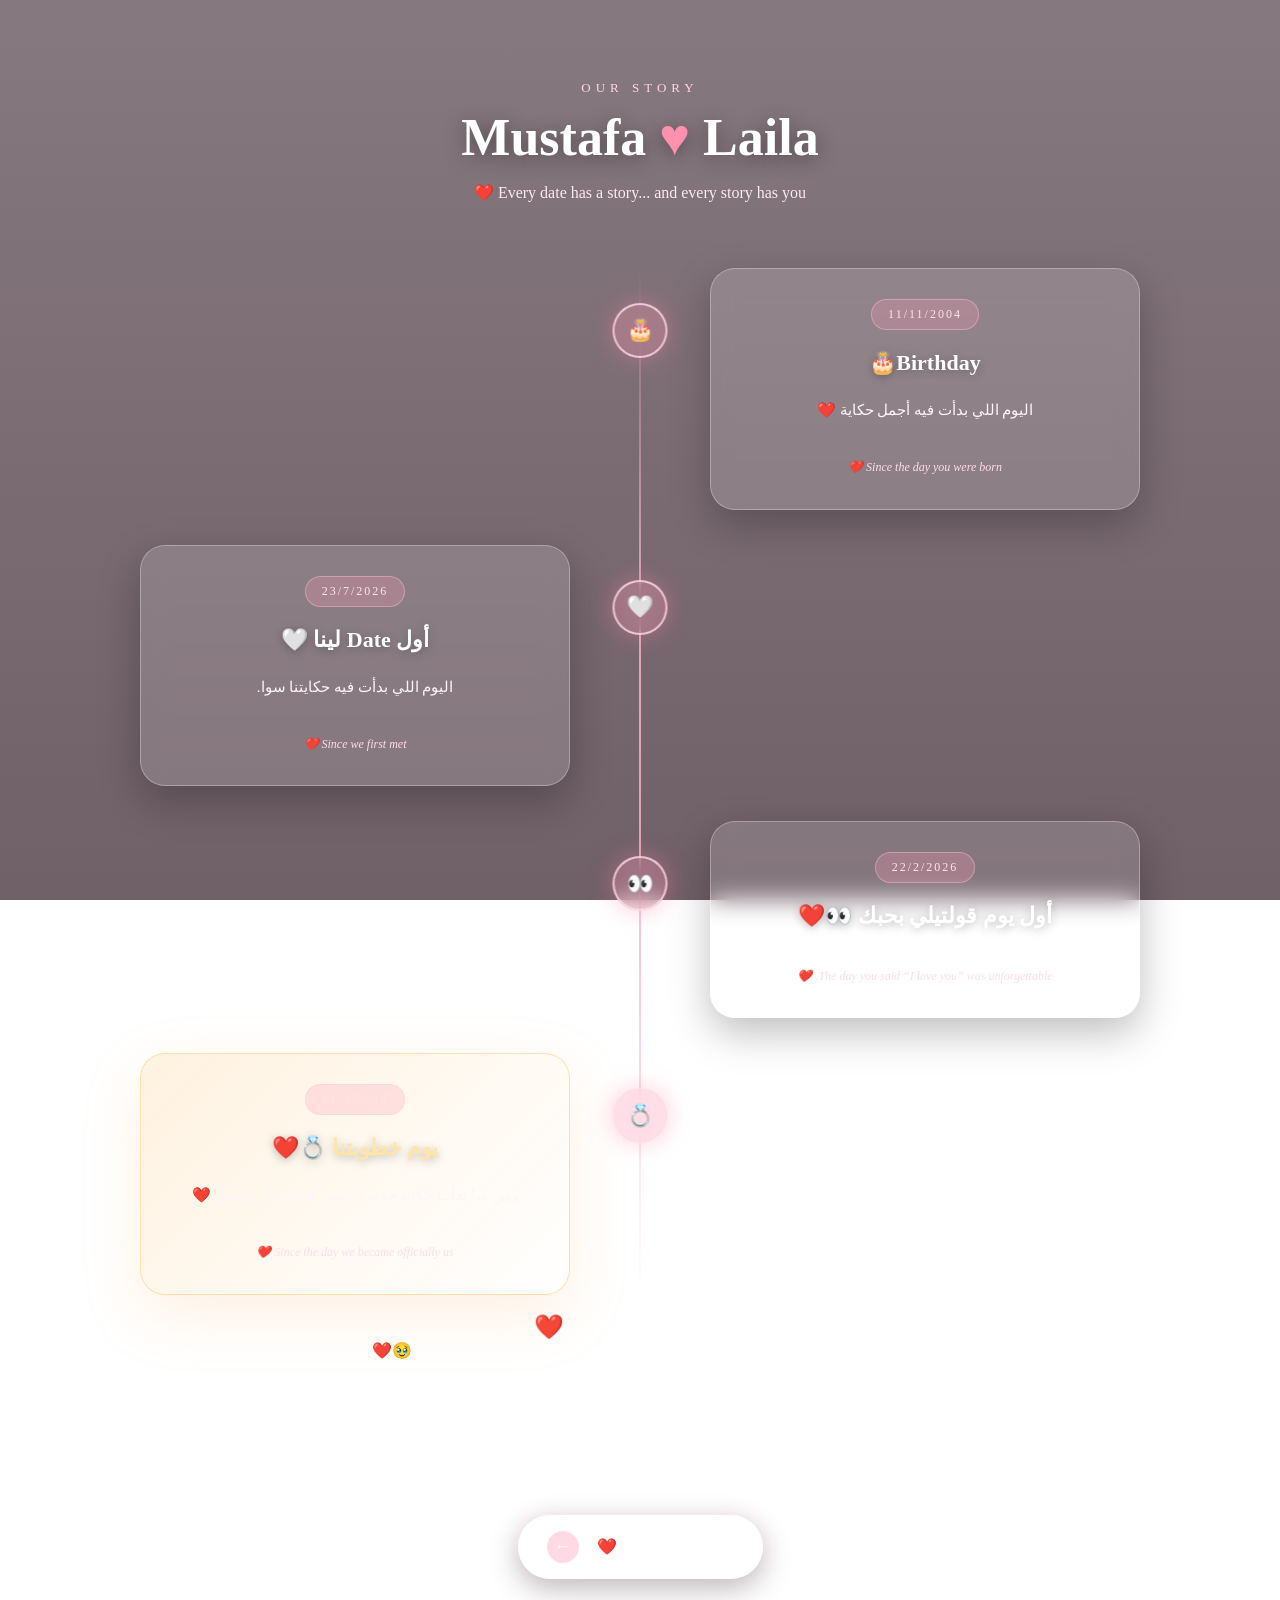
==== counter.html @ bff090cb "Add files via upload" ====
<!DOCTYPE html>
<html lang="ar" dir="rtl">

<head>

    <meta charset="UTF-8">

    <meta name="viewport" content="width=device-width, initial-scale=1.0">

    <title>
        Our Story ❤️
    </title>

    <link rel="stylesheet" href="./Styles/counter.css">

</head>


<body>


    <section class="our-story">


        <!-- =========================
         HEADER
    ========================== -->

        <p class="story-small-title">
            OUR STORY
        </p>


        <h1 class="story-title">
            Mustafa
            <span>♥</span>
            Laila
        </h1>


        <p class="story-subtitle">
            Every date has a story...
            and every story has you ❤️
        </p>



        <!-- =========================
         TIMELINE
    ========================== -->

        <div class="timeline">


            <!-- =========================
             BIRTHDAY
        ========================== -->

            <div class="story-item">

                <div class="story-dot">
                    🎂
                </div>


                <div class="story-card">

                    <span class="story-date">
                        11/11/2004
                    </span>


                    <h2>
                        Birthday🎂
                    </h2>


                    <p>
                        اليوم اللي بدأت فيه
                        أجمل حكاية ❤️
                    </p>


                    <div class="counter" data-date="2006-08-21">
                    </div>


                    <small>
                        Since the day you were born ❤️
                    </small>

                </div>

            </div>



            <!-- =========================
             FIRST MEETING
        ========================== -->

            <div class="story-item">

                <div class="story-dot">
                    🤍
                </div>


                <div class="story-card">

                    <span class="story-date">
                        23/7/2026
                    </span>


                    <h2>
                        أول Date لينا 🤍
                    </h2>


                    <p>
                        اليوم اللي بدأت فيه
                        حكايتنا سوا.
                    </p>


                    <div class="counter" data-date="2025-09-17">
                    </div>


                    <small>
                        Since we first met ❤️
                    </small>

                </div>

            </div>



            <!-- =========================
             FIRST LOOK
        ========================== -->

            <div class="story-item">

                <div class="story-dot">
                    👀
                </div>


                <div class="story-card">

                    <span class="story-date">
                        22/2/2026
                    </span>


                    <h2>
                        أول يوم قولتيلي بحبك 👀❤️
                    </h2>




                    <div class="counter" data-date="2025-10-18">
                    </div>


                    <small>
                        The day you said “I love you” was unforgettable. ❤️
                    </small>

                </div>

            </div>



            <!-- =========================
             I LOVE YOU
        ========================== -->
<!-- 
            <div class="story-item">

                <div class="story-dot">
                    ❤️
                </div> -->


                <!-- <div class="story-card">

                    <span class="story-date">
                        10 NOV 2025
                    </span>


                    <h2>
                        أول مرة قولتلها بحبك ❤️
                    </h2>


                    <p>
                        أول مرة القلب اتكلم
                        بصراحة.
                    </p>


                    <div class="counter" data-date="2025-11-10">
                    </div>


                    <small>
                        Since my first "I love you" ❤️
                    </small>

                </div> -->
<!-- 
            </div> -->



            <!-- =========================
             ALEXANDRIA
        ========================== -->

            <!-- <div class="story-item">

                <div class="story-dot">
                    🌊
                </div>


                <div class="story-card">

                    <span class="story-date">
                        28 NOV 2025
                    </span>


                    <h2>
                        أول خروجة إسكندرية 🌊❤️
                    </h2>


                    <p>
                        أول يوم نخرج فيه
                        إسكندرية سوا.
                    </p>


                    <div class="counter" data-date="2025-11-28">
                    </div>


                    <small>
                        Since our Alexandria day 🌊
                    </small>

                </div>

            </div> -->



            <!-- =========================
             PROMISE
        ========================== -->

            <!-- <div class="story-item">

                <div class="story-dot">
                    💍
                </div>


                <div class="story-card special-card">

                    <span class="story-date">
                        28 NOV 2025
                    </span>


                    <h2>
                        اليوم اللي وعدتها فيه ❤️
                    </h2>


                    <p>
                        اليوم اللي قولتلها إني
                        هكلم أبوها وآخد منه
                        ميعاد وأجي أتقدم.
                    </p>


                    <div class="counter" data-date="2025-11-28">
                    </div>


                    <small>
                        The day I knew I wanted
                        forever with you 💍
                    </small>

                </div>

            </div> -->



            <!-- =========================
             ENGAGEMENT
        ========================== -->

            <div class="story-item">

                <div class="story-dot">
                    💍
                </div>


                <div class="story-card engagement-card">

                    <span class="story-date">
                        21/3/2026
                    </span>


                    <h2>
                        يوم خطوبتنا 💍❤️
                    </h2>


                    <p>
                        ومن هنا بدأت حكاية جديدة...
                        بس المرة دي رسمي ❤️
                    </p>


                    <div class="counter" data-date="2026-01-01">
                    </div>


                    <small>
                        Since the day we became
                        officially us ❤️
                    </small>

                </div>

            </div>



        </div>



        <!-- =========================
         END MESSAGE
    ========================== -->

        <div class="story-end">

            <div class="end-heart">
                ♥
            </div>

            <h2>
                ولسه الحكاية بتبدأ ❤️
            </h2>

            <p>
                كل تاريخ من دول كان بداية لحاجة أجمل...
                ولسه عندنا تواريخ كتير نضيفها سوا 🥹❤️
            </p>

        </div>


    </section>

    <div class="next-page-container">
        <button class="next-page-btn" onclick="goToNextPage()">
            <span>والأحلى لسه جاي ❤️</span>
            <span class="arrow">←</span>
        </button>
    </div>


    <script src="./Scripts/main.js"></script>


</body>

</html>
---- Styles/counter.css ----
/* =========================
   STORY PAGE
========================= */

 * {
     margin: 0;
     padding: 0;
     box-sizing: border-box;
 }

 body {
     font-family: Georgia, "Times New Roman", serif;

     min-height: 100vh;

     background-image:
         linear-gradient(rgba(35, 10, 22, 0.55),
             rgba(35, 10, 22, 0.65)),
         url("../Images/background.jpeg");

     background-size: cover;
     background-position: center;
     background-attachment: fixed;

     color: #fff;
 }


 /* =========================
   STORY SECTION
========================= */

 .our-story {
     width: min(1000px, 92%);
     margin: auto;

     padding: 80px 0 100px;

     text-align: center;
 }


 /* =========================
   TITLES
========================= */

 .story-small-title {
     font-size: 13px;
     letter-spacing: 5px;

     color: #ffd6e2;

     margin-bottom: 12px;

     text-transform: uppercase;
 }


 .story-title {
     font-size: clamp(32px, 5vw, 52px);

     color: #fff;

     margin-bottom: 12px;

     text-shadow:
         0 4px 20px rgba(0, 0, 0, 0.4);
 }


 .story-title span {
     color: #ff91ae;

     display: inline-block;

     animation: heartbeat 1.7s infinite;
 }


 .story-subtitle {
     font-size: 16px;

     color: #ffe9ef;

     margin-bottom: 60px;

     line-height: 1.8;
 }


 /* =========================
   HEART ANIMATION
========================= */

 @keyframes heartbeat {

     0%,
     100% {
         transform: scale(1);
     }

     50% {
         transform: scale(1.25);
     }
 }


 /* =========================
   TIMELINE
========================= */

 .timeline {
     position: relative;

     display: flex;

     flex-direction: column;

     gap: 35px;
 }


 /* الخط اللي في النص */

 .timeline::before {

     content: "";

     position: absolute;

     top: 0;
     bottom: 0;

     left: 50%;

     width: 2px;

     background:
         linear-gradient(to bottom,
             transparent,
             rgba(255, 180, 200, 0.8),
             rgba(255, 180, 200, 0.8),
             transparent);

     transform: translateX(-50%);
 }


 /* =========================
   STORY ITEM
========================= */

 .story-item {

     position: relative;

     width: 100%;

     display: flex;

     justify-content: flex-start;
 }


 /* الكروت يمين وشمال */

 .story-item:nth-child(even) {

     justify-content: flex-end;
 }


 /* =========================
   STORY CARD
========================= */

 .story-card {

     position: relative;

     width: 43%;

     padding: 30px 28px;

     border-radius: 25px;

     background:
         rgba(255, 255, 255, 0.14);

     border:
         1px solid rgba(255, 255, 255, 0.3);

     backdrop-filter: blur(12px);

     -webkit-backdrop-filter: blur(12px);

     box-shadow:
         0 15px 40px rgba(0, 0, 0, 0.25);

     transition:
         transform 0.4s ease,
         box-shadow 0.4s ease,
         background 0.4s ease;

     text-align: center;
 }


 /* Hover */

 .story-card:hover {

     transform:
         translateY(-8px) scale(1.02);

     background:
         rgba(255, 255, 255, 0.2);

     box-shadow:
         0 25px 55px rgba(0, 0, 0, 0.35);
 }


 /* =========================
   DATE
========================= */

 .story-date {

     display: inline-block;

     padding: 7px 16px;

     margin-bottom: 15px;

     border-radius: 30px;

     background:
         rgba(255, 150, 180, 0.25);

     border:
         1px solid rgba(255, 200, 215, 0.4);

     color: #ffe4ec;

     font-size: 12px;

     letter-spacing: 2px;
 }


 /* =========================
   CARD TITLE
========================= */

 .story-card h2 {

     font-size: 22px;

     color: #fff;

     margin-bottom: 15px;

     line-height: 1.6;

     text-shadow:
         0 2px 10px rgba(0, 0, 0, 0.25);
 }


 /* =========================
   CARD CONTENT
========================= */

 .story-card p {

     font-size: 15px;

     line-height: 2;

     color: #fff5f8;

     margin: 0 auto 20px;

     max-width: 500px;
 }


 /* =========================
   COUNTER
========================= */

 .counter {

     display: flex;

     justify-content: center;

     align-items: center;

     flex-wrap: wrap;

     gap: 8px;

     margin: 20px auto 12px;

     color: #fff;
 }


 /* لو الجافاسكريبت بيعمل أرقام */

 .counter span {

     min-width: 65px;

     padding: 10px 8px;

     border-radius: 15px;

     background:
         rgba(255, 255, 255, 0.15);

     border:
         1px solid rgba(255, 255, 255, 0.25);

     display: flex;

     flex-direction: column;

     gap: 4px;
 }


 /* =========================
   SMALL TEXT
========================= */

 .story-card small {

     display: block;

     color: #ffdce7;

     font-size: 12px;

     line-height: 1.8;

     font-style: italic;

     margin-top: 10px;
 }


 /* =========================
   TIMELINE DOT
========================= */

 .story-dot {

     position: absolute;

     left: 50%;

     top: 35px;

     transform: translateX(-50%);

     width: 55px;

     height: 55px;

     display: flex;

     justify-content: center;

     align-items: center;

     border-radius: 50%;

     background:
         rgba(255, 150, 180, 0.3);

     border:
         2px solid rgba(255, 220, 230, 0.8);

     backdrop-filter: blur(10px);

     font-size: 22px;

     z-index: 5;

     box-shadow:
         0 0 25px rgba(255, 130, 165, 0.4);

     transition:
         transform 0.4s ease,
         box-shadow 0.4s ease;
 }


 .story-item:hover .story-dot {

     transform:
         translateX(-50%) scale(1.15);

     box-shadow:
         0 0 35px rgba(255, 140, 175, 0.7);
 }


 /* =========================
   SPECIAL CARDS
========================= */

 .special-card {

     border:
         1px solid rgba(255, 180, 200, 0.55);

     background:
         linear-gradient(135deg,
             rgba(255, 120, 155, 0.2),
             rgba(255, 255, 255, 0.12));
 }


 .engagement-card {

     border:
         1px solid rgba(255, 210, 130, 0.65);

     background:
         linear-gradient(135deg,
             rgba(255, 190, 100, 0.2),
             rgba(255, 255, 255, 0.12));

     box-shadow:
         0 20px 60px rgba(255, 170, 100, 0.18);
 }


 .engagement-card h2 {

     color: #ffe5a8;
 }


 /* =========================
   FLOATING ANIMATION
========================= */

 .story-card {

     animation:
         floatingCard 5s ease-in-out infinite;
 }


 .story-item:nth-child(even) .story-card {

     animation-delay: 1s;
 }


 @keyframes floatingCard {

     0%,
     100% {
         transform: translateY(0);
     }

     50% {
         transform: translateY(-5px);
     }
 }


 .story-card:hover {

     animation-play-state: paused;
 }


 /* =========================
   MOBILE
========================= */

 @media (max-width: 700px) {

     .our-story {

         padding-top: 55px;
     }


     .story-title {

         font-size: 34px;
     }


     .story-subtitle {

         font-size: 14px;

         margin-bottom: 45px;
     }


     /* الخط يبقى ناحية الشمال */

     .timeline::before {

         left: 25px;
     }


     .story-item,
     .story-item:nth-child(even) {

         justify-content: flex-end;
     }


     .story-card {

         width: calc(100% - 60px);

         padding: 25px 20px;

         border-radius: 20px;
     }


     .story-dot {

         left: 25px;

         width: 45px;

         height: 45px;

         font-size: 18px;
     }


     .story-card h2 {

         font-size: 18px;
     }


     .story-card p {

         font-size: 14px;

         line-height: 1.9;
     }


     .counter {

         gap: 5px;
     }


     .counter span {

         min-width: 55px;

         padding: 8px 5px;
     }
 }


 /* =========================
   SMALL PHONES
========================= */

 @media (max-width: 450px) {

     .our-story {

         width: 94%;

         padding-bottom: 70px;
     }


     .story-small-title {

         font-size: 11px;

         letter-spacing: 3px;
     }


     .story-title {

         font-size: 29px;
     }


     .story-card {

         width: calc(100% - 55px);

         padding: 22px 16px;
     }


     .story-card h2 {

         font-size: 17px;
     }


     .story-card p {

         font-size: 13px;
     }
 }

 /* =========================
   NEXT PAGE BUTTON
========================= */

 .next-page-container {
     display: flex;
     justify-content: center;
     align-items: center;

     margin-top: 55px;
     padding-bottom: 30px;
 }


 .next-page-btn {
     position: relative;

     display: flex;
     align-items: center;
     justify-content: center;
     gap: 18px;

     padding: 15px 28px;

     border: 1px solid rgba(255, 255, 255, 0.4);
     border-radius: 50px;

     background: rgba(255, 255, 255, 0.13);

     backdrop-filter: blur(12px);
     -webkit-backdrop-filter: blur(12px);

     color: white;

     font-family: Georgia, serif;
     font-size: 16px;

     cursor: pointer;

     box-shadow:
         0 10px 30px rgba(0, 0, 0, 0.25),
         0 0 20px rgba(255, 140, 175, 0.15);

     transition:
         transform 0.4s ease,
         box-shadow 0.4s ease,
         background 0.4s ease;
 }


 /* القلب/السهم */

 .next-page-btn .arrow {
     width: 32px;
     height: 32px;

     display: flex;
     justify-content: center;
     align-items: center;

     border-radius: 50%;

     background: rgba(255, 150, 180, 0.35);

     font-size: 18px;

     transition: transform 0.4s ease;
 }


 /* Hover */

 .next-page-btn:hover {

     transform: translateY(-5px);

     background:
         rgba(255, 150, 180, 0.25);

     box-shadow:
         0 15px 40px rgba(0, 0, 0, 0.35),
         0 0 35px rgba(255, 140, 175, 0.35);
 }


 .next-page-btn:hover .arrow {

     transform: translateX(-7px);
 }


 /* Click */

 .next-page-btn:active {

     transform: scale(0.96);
 }


 /* حركة خفيفة مستمرة */

 .next-page-btn {

     animation: buttonFloat 3s ease-in-out infinite;
 }


 @keyframes buttonFloat {

     0%,
     100% {
         transform: translateY(0);
     }

     50% {
         transform: translateY(-4px);
     }
 }


 /* Mobile */

 @media (max-width: 500px) {

     .next-page-container {
         margin-top: 40px;
     }

     .next-page-btn {

         padding: 13px 22px;

         font-size: 14px;
     }

     .next-page-btn .arrow {

         width: 29px;
         height: 29px;

         font-size: 16px;
     }
 }
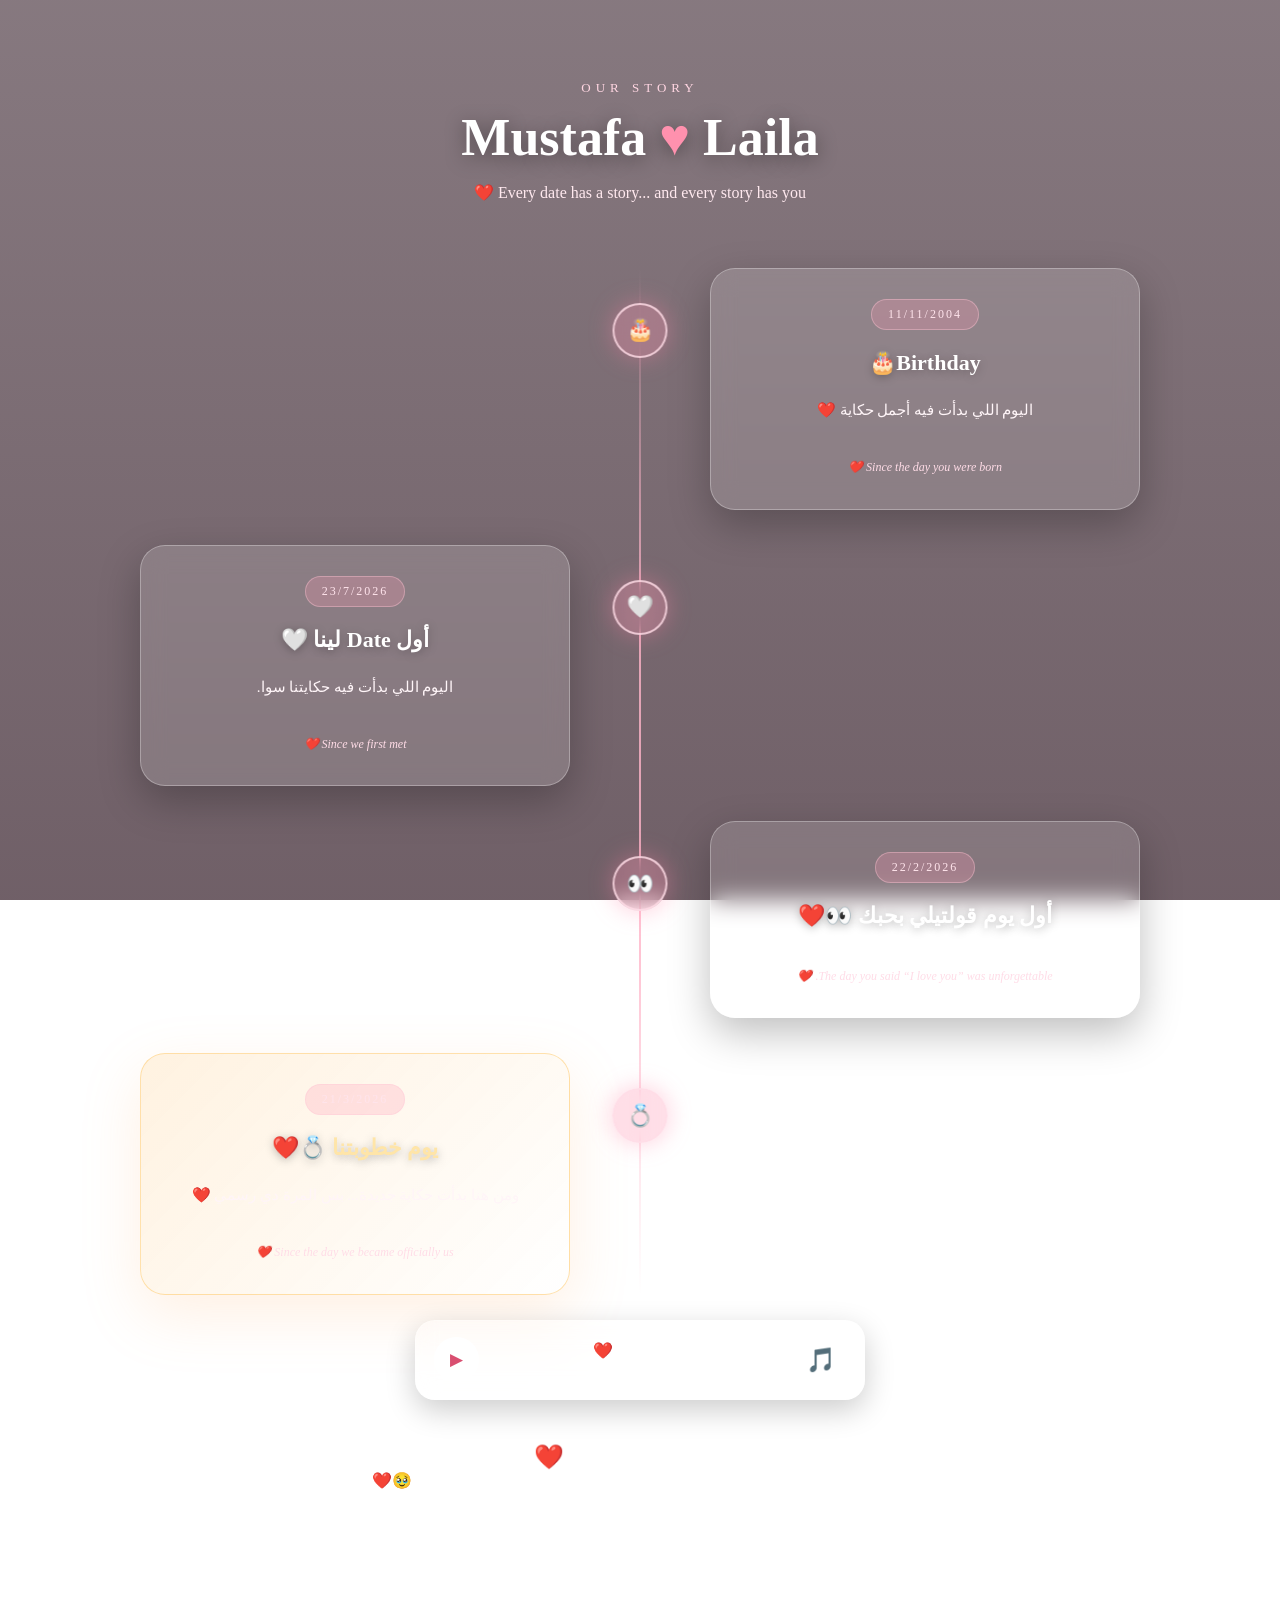
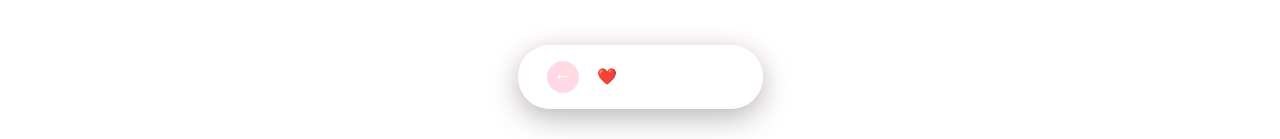
==== commit 1049b32d: "Add files via upload" ====
--- a/counter.html
+++ b/counter.html
@@ -12,6 +12,7 @@
     </title>
 
     <link rel="stylesheet" href="./Styles/counter.css">
+    <link rel="stylesheet" href="./Styles/music.css">
 
 </head>
 
@@ -180,7 +181,7 @@
             <!-- =========================
              I LOVE YOU
         ========================== -->
-<!-- 
+            <!-- 
             <div class="story-item">
 
                 <div class="story-dot">
@@ -188,7 +189,7 @@
                 </div> -->
 
 
-                <!-- <div class="story-card">
+            <!-- <div class="story-card">
 
                     <span class="story-date">
                         10 NOV 2025
@@ -215,7 +216,7 @@
                     </small>
 
                 </div> -->
-<!-- 
+            <!-- 
             </div> -->
 
 
@@ -359,7 +360,22 @@
         <!-- =========================
          END MESSAGE
     ========================== -->
-
+        <div class="love-music-box">
+
+            <div class="love-music-icon">
+                🎵
+            </div>
+
+            <div class="love-music-info">
+                <span class="love-music-title">Our Song ❤️</span>
+                <span class="love-music-subtitle">A little song for us</span>
+            </div>
+
+            <a href="https://youtu.be/CabNzVCGNag?si=HZL0WsbxQCnWEHE5" target="_blank" class="love-music-btn">
+                ▶
+            </a>
+
+        </div>
         <div class="story-end">
 
             <div class="end-heart">
--- a/Styles/music.css
+++ b/Styles/music.css
@@ -0,0 +1,173 @@
+/* ================================
+   LOVE MUSIC BOX
+================================ */
+
+.love-music-box {
+    width: 90%;
+    max-width: 450px;
+
+    margin: 25px auto;
+
+    padding: 14px 18px;
+
+    display: flex;
+    align-items: center;
+
+    gap: 14px;
+
+    background: rgba(255, 255, 255, 0.12);
+
+    border: 1px solid rgba(255, 255, 255, 0.25);
+
+    backdrop-filter: blur(12px);
+
+    border-radius: 20px;
+
+    box-shadow: 0 10px 30px rgba(0, 0, 0, 0.2);
+
+    color: white;
+
+    transition: 0.3s ease;
+}
+
+
+.love-music-box:hover {
+    transform: translateY(-4px);
+
+    box-shadow: 0 15px 35px rgba(0, 0, 0, 0.3);
+}
+
+
+/* Music Icon */
+
+.love-music-icon {
+
+    width: 50px;
+    height: 50px;
+
+    min-width: 50px;
+
+    display: flex;
+
+    justify-content: center;
+    align-items: center;
+
+    border-radius: 50%;
+
+    background: rgba(255, 255, 255, 0.18);
+
+    font-size: 24px;
+}
+
+
+/* Info */
+
+.love-music-info {
+
+    flex: 1;
+
+    display: flex;
+
+    flex-direction: column;
+
+    gap: 4px;
+}
+
+
+.love-music-title {
+
+    font-size: 16px;
+
+    font-weight: bold;
+}
+
+
+.love-music-subtitle {
+
+    font-size: 12px;
+
+    opacity: 0.75;
+}
+
+
+/* Button */
+
+.love-music-btn {
+
+    width: 45px;
+    height: 45px;
+
+    min-width: 45px;
+
+    display: flex;
+
+    align-items: center;
+    justify-content: center;
+
+    border-radius: 50%;
+
+    background: white;
+
+    color: #d94f70;
+
+    text-decoration: none;
+
+    font-size: 17px;
+
+    transition: 0.3s ease;
+}
+
+
+.love-music-btn:hover {
+
+    transform: scale(1.1);
+
+    background: #ffe6ec;
+}
+
+
+/* Mobile */
+
+@media (max-width: 500px) {
+
+    .love-music-box {
+
+        width: 92%;
+
+        padding: 12px 14px;
+
+    }
+
+    .love-music-icon {
+
+        width: 45px;
+        height: 45px;
+
+        min-width: 45px;
+
+        font-size: 21px;
+
+    }
+
+    .love-music-title {
+
+        font-size: 14px;
+
+    }
+
+    .love-music-subtitle {
+
+        font-size: 11px;
+
+    }
+
+    .love-music-btn {
+
+        width: 40px;
+        height: 40px;
+
+        min-width: 40px;
+
+    }
+
+}
